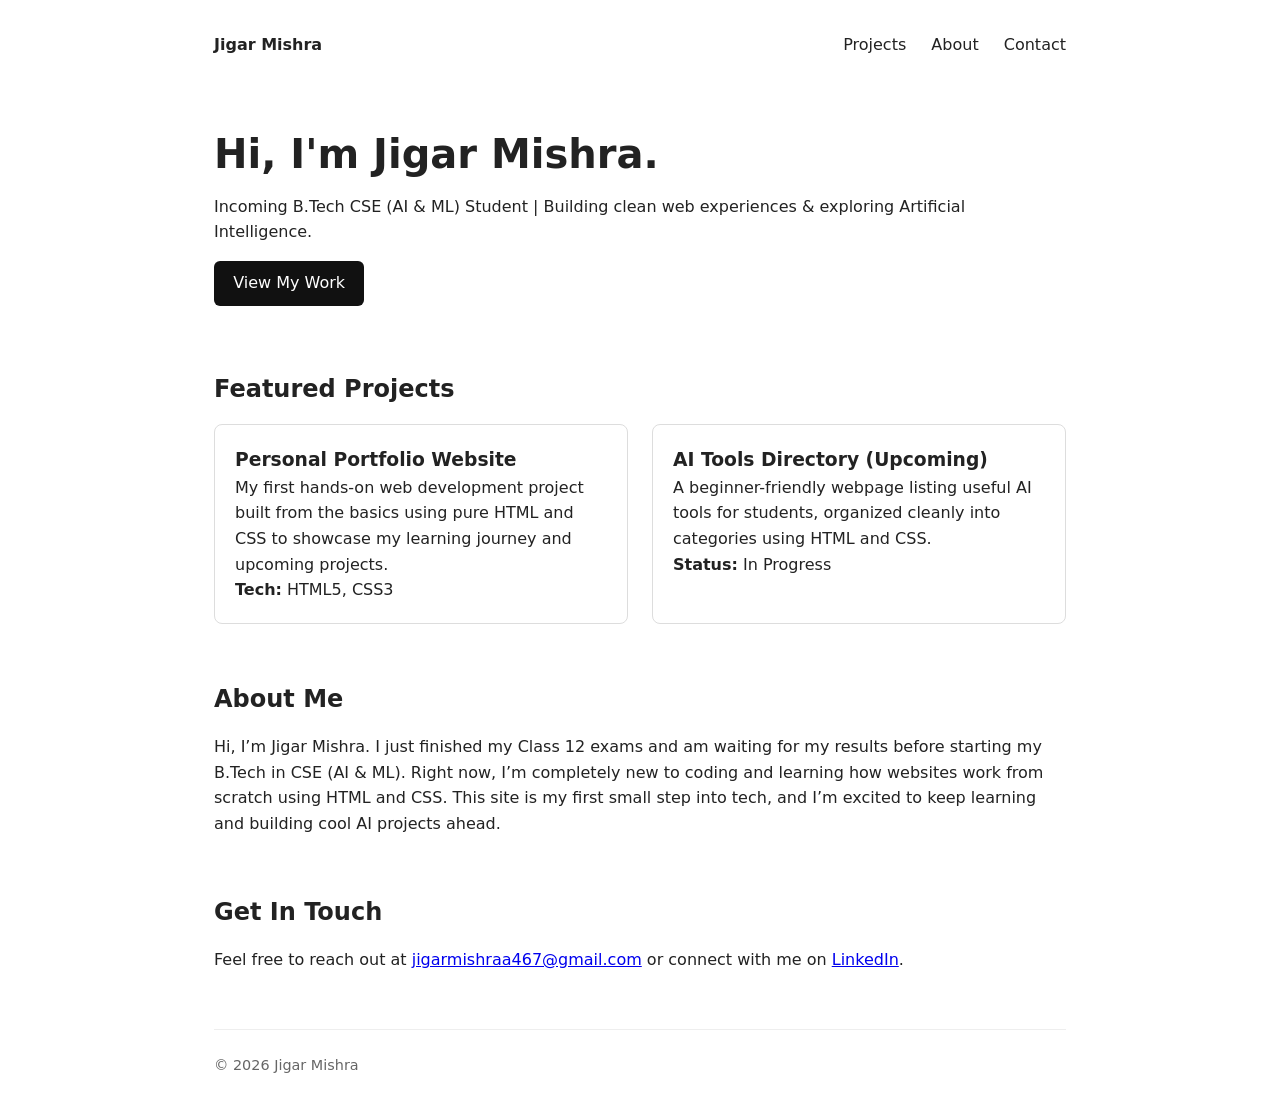
==== index.html @ 2daad171 "Rename index.html.html to index.html" ====
<!DOCTYPE html>
<html lang="en">
<head>
  <meta charset="UTF-8">
  <meta name="viewport" content="width=device-width, initial-scale=1.0">
  <title>Jigar Mishra | Portfolio</title>
  <link rel="stylesheet" href="style.css">
</head>
<body>

  <!-- Navigation & Hero -->
  <header>
    <nav>
      <strong>Jigar Mishra</strong>
      <div>
        <a href="#projects">Projects</a>
        <a href="#about">About</a>
        <a href="#contact">Contact</a>
      </div>
    </nav>
    <section class="hero">
      <h1>Hi, I'm Jigar Mishra.</h1>
      <p>Incoming B.Tech CSE (AI & ML) Student | Building clean web experiences & exploring Artificial Intelligence.</p>
      <a href="#projects" class="btn">View My Work</a>
    </section>
  </header>

  <main>
        <!-- Projects Section -->
    <section id="projects">
      <h2>Featured Projects</h2>
      <div class="project-grid">
        <article class="card">
          <h3>Personal Portfolio Website</h3>
          <p>My first hands-on web development project built from the basics using pure HTML and CSS to showcase my learning journey and upcoming projects.</p>
          <span><strong>Tech:</strong> HTML5, CSS3</span>
        </article>

        <article class="card">
          <h3>AI Tools Directory (Upcoming)</h3>
          <p>A beginner-friendly webpage listing useful AI tools for students, organized cleanly into categories using HTML and CSS.</p>
          <span><strong>Status:</strong> In Progress</span>
        </article>
      </div>
    </section>


    <!-- About Section -->
    <section id="about">
      <h2>About Me</h2>
      <p>Hi, I’m Jigar Mishra. I just finished my Class 12 exams and am waiting for my results before starting my B.Tech in CSE (AI & ML). Right now, I’m completely new to coding and learning how websites work from scratch using HTML and CSS. This site is my first small step into tech, and I’m excited to keep learning and building cool AI projects ahead.</p>
    </section>

        <!-- Contact Section -->
    <section id="contact">
      <h2>Get In Touch</h2>
      <p>Feel free to reach out at <a href="mailto:jigarmishraa467@gmail.com">jigarmishraa467@gmail.com</a> or connect with me on <a href="https://linkedin.com" target="_blank">LinkedIn</a>.</p>
    </section>

  </main>

  <footer>
    <p>&copy; 2026 Jigar Mishra</p>
  </footer>

</body>
</html>
---- style.css ----
* {
  box-sizing: border-box;
  margin: 0;
  padding: 0;
}

body {
  font-family: system-ui, -apple-system, sans-serif;
  line-height: 1.6;
  color: #222;
  max-width: 900px;
  margin: 0 auto;
  padding: 2rem 1.5rem;
}

nav {
  display: flex;
  justify-content: space-between;
  align-items: center;
  margin-bottom: 4rem;
}

nav a {
  margin-left: 1.25rem;
  text-decoration: none;
  color: #222;
}

.hero {
  margin-bottom: 4rem;
}

.hero h1 {
  font-size: 2.5rem;
  margin-bottom: 0.5rem;
}

.btn {
  display: inline-block;
  margin-top: 1rem;
  padding: 0.6rem 1.2rem;
  background: #111;
  color: #fff;
  text-decoration: none;
  border-radius: 6px;
}

section {
  margin-bottom: 3.5rem;
}

h2 {
  margin-bottom: 1rem;
}

.project-grid {
  display: grid;
  grid-template-columns: repeat(auto-fit, minmax(260px, 1fr));
  gap: 1.5rem;
}

.card {
  border: 1px solid #ddd;
  padding: 1.25rem;
  border-radius: 8px;
}

footer {
  border-top: 1px solid #eee;
  padding-top: 1.5rem;
  font-size: 0.9rem;
  color: #666;
}
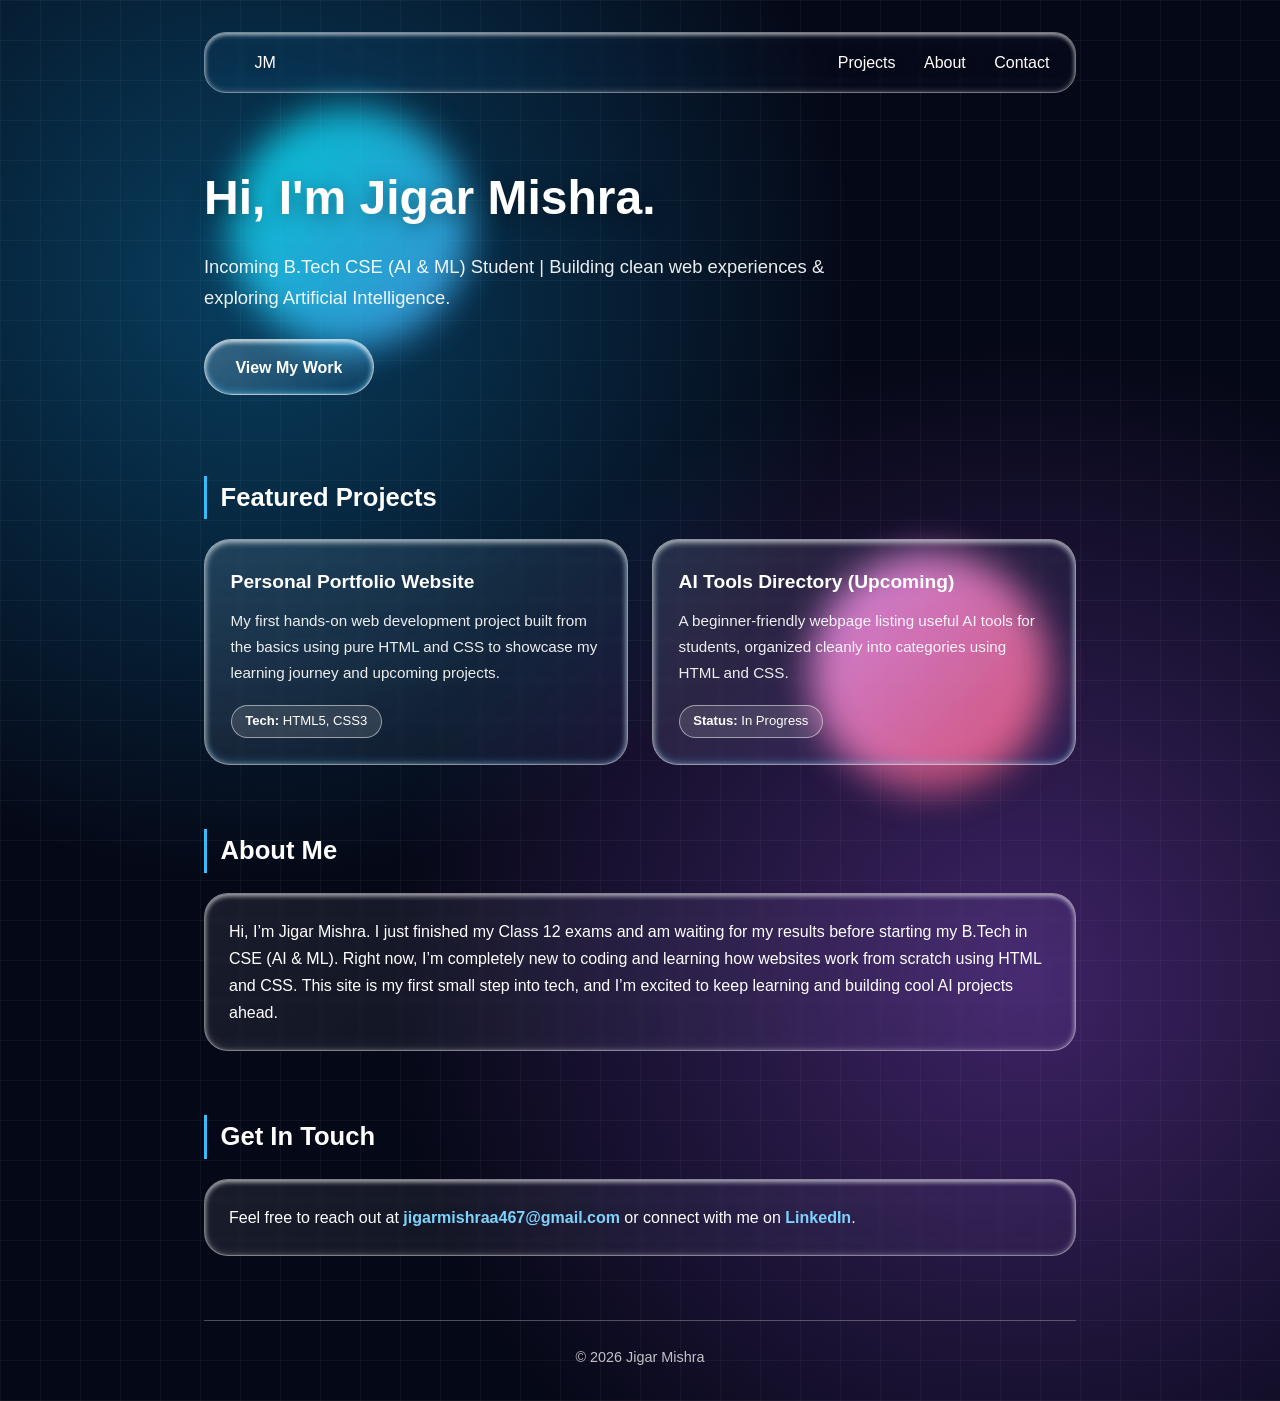
==== commit 86177a02: "Update index.html" ====
--- a/index.html
+++ b/index.html
@@ -11,7 +11,9 @@
   <!-- Navigation & Hero -->
   <header>
     <nav>
-      <strong>Jigar Mishra</strong>
+           <a href="#" class="logo" aria-label="Jigar Mishra Home">
+        <span class="logo-box">JM</span>
+      </a>
       <div>
         <a href="#projects">Projects</a>
         <a href="#about">About</a>
--- a/style.css
+++ b/style.css
@@ -4,70 +4,277 @@
   padding: 0;
 }
 
+html {
+  scroll-behavior: smooth;
+}
+
+@keyframes bgFlow {
+  0% { background-position: 0% 50%; }
+  50% { background-position: 100% 50%; }
+  100% { background-position: 0% 50%; }
+}
+
+@keyframes orbMove1 {
+  0%, 100% { transform: translate(0, 0); }
+  50% { transform: translate(220px, 180px); }
+}
+
+@keyframes orbMove2 {
+  0%, 100% { transform: translate(0, 0); }
+  50% { transform: translate(-220px, -160px); }
+}
+
 body {
-  font-family: system-ui, -apple-system, sans-serif;
-  line-height: 1.6;
-  color: #222;
-  max-width: 900px;
+  font-family: -apple-system, BlinkMacSystemFont, 'SF Pro Display', 'Segoe UI', sans-serif;
+  line-height: 1.7;
+  color: #ffffff;
+  max-width: 920px;
   margin: 0 auto;
   padding: 2rem 1.5rem;
-}
-
+  min-height: 100vh;
+  /* Colorful Mesh + Subtle Tech Grid Taaki Glass Ke Aar-Paar Saaf Dikhe */
+  background-color: #050816;
+  background-image: 
+    radial-gradient(circle at 20% 20%, rgba(14, 165, 233, 0.35), transparent 40%),
+    radial-gradient(circle at 80% 70%, rgba(168, 85, 247, 0.35), transparent 45%),
+    linear-gradient(rgba(255, 255, 255, 0.04) 1px, transparent 1px),
+    linear-gradient(90deg, rgba(255, 255, 255, 0.04) 1px, transparent 1px);
+  background-size: 100% 100%, 100% 100%, 40px 40px, 40px 40px;
+  position: relative;
+  overflow-x: hidden;
+}
+
+/* Sharp Moving Liquid Spheres (Bina Zyada Blur Ke) */
+body::before,
+body::after {
+  content: "";
+  position: fixed;
+  width: 240px;
+  height: 240px;
+  border-radius: 50%;
+  filter: blur(18px);
+  z-index: -1;
+  pointer-events: none;
+}
+
+body::before {
+  top: 12%;
+  left: 18%;
+  background: linear-gradient(135deg, #00f2fe, #4facfe);
+  opacity: 0.75;
+  animation: orbMove1 9s ease-in-out infinite;
+}
+
+body::after {
+  bottom: 12%;
+  right: 18%;
+  background: linear-gradient(135deg, #f093fb, #f5576c);
+  opacity: 0.7;
+  animation: orbMove2 11s ease-in-out infinite;
+}
+
+/* 100% Crystal Clear Glass Navbar */
 nav {
   display: flex;
   justify-content: space-between;
   align-items: center;
+  padding: 1rem 1.6rem;
+  background: transparent;
+  backdrop-filter: blur(2px) brightness(1.15);
+  -webkit-backdrop-filter: blur(2px) brightness(1.15);
+  border-radius: 22px;
+  border: 1px solid rgba(255, 255, 255, 0.45);
+  box-shadow: 
+    inset 0 2px 4px rgba(255, 255, 255, 0.65),
+    inset 0 -2px 6px rgba(255, 255, 255, 0.15);
   margin-bottom: 4rem;
 }
 
+nav strong {
+  color: #ffffff;
+  font-size: 1.15rem;
+  text-shadow: 0 2px 10px rgba(0, 0, 0, 0.5);
+}
+
 nav a {
-  margin-left: 1.25rem;
+  margin-left: 1.5rem;
   text-decoration: none;
-  color: #222;
+  color: #ffffff;
+  font-weight: 500;
+  text-shadow: 0 2px 8px rgba(0, 0, 0, 0.5);
+  transition: opacity 0.2s;
+}
+
+nav a:hover {
+  opacity: 0.75;
 }
 
 .hero {
+  margin-bottom: 4.5rem;
+}
+
+.hero h1 {
+  font-size: 3rem;
+  font-weight: 800;
+  margin-bottom: 0.75rem;
+  color: #ffffff;
+  text-shadow: 0 4px 20px rgba(0, 0, 0, 0.4);
+}
+
+.hero p {
+  font-size: 1.15rem;
+  color: rgba(255, 255, 255, 0.92);
+  max-width: 650px;
+}
+
+/* Crystal Water-Drop Pill Button */
+.btn {
+  position: relative;
+  overflow: hidden;
+  display: inline-block;
+  margin-top: 1.6rem;
+  padding: 0.85rem 1.9rem;
+  background: linear-gradient(135deg, rgba(255, 255, 255, 0.18), rgba(255, 255, 255, 0.02));
+  backdrop-filter: blur(2px) brightness(1.2);
+  -webkit-backdrop-filter: blur(2px) brightness(1.2);
+  color: #ffffff;
+  font-weight: 600;
+  text-decoration: none;
+  border-radius: 999px;
+  border: 1.5px solid rgba(255, 255, 255, 0.65);
+  box-shadow: 
+    inset 0 2px 5px rgba(255, 255, 255, 0.85),
+    inset 0 -3px 6px rgba(56, 189, 248, 0.35);
+  transition: transform 0.3s cubic-bezier(0.34, 1.56, 0.64, 1);
+}
+
+.btn::before {
+  content: "";
+  position: absolute;
+  top: 0;
+  left: -100%;
+  width: 60%;
+  height: 100%;
+  background: linear-gradient(90deg, transparent, rgba(255, 255, 255, 0.7), transparent);
+  transform: skewX(-25deg);
+  transition: left 0.55s ease;
+}
+
+.btn:hover::before {
+  left: 140%;
+}
+
+.btn:hover {
+  transform: translateY(-3px) scale(1.04);
+}
+
+section {
   margin-bottom: 4rem;
 }
 
-.hero h1 {
-  font-size: 2.5rem;
-  margin-bottom: 0.5rem;
-}
-
-.btn {
-  display: inline-block;
-  margin-top: 1rem;
-  padding: 0.6rem 1.2rem;
-  background: #111;
-  color: #fff;
-  text-decoration: none;
-  border-radius: 6px;
-}
-
-section {
-  margin-bottom: 3.5rem;
-}
-
 h2 {
-  margin-bottom: 1rem;
+  font-size: 1.6rem;
+  color: #ffffff;
+  margin-bottom: 1.25rem;
+  padding-left: 0.85rem;
+  border-left: 3px solid #38bdf8;
+}
+
+/* Crystal Clear Panels (About & Contact) */
+#about p,
+#contact p {
+  background: linear-gradient(135deg, rgba(255, 255, 255, 0.08), rgba(255, 255, 255, 0.01));
+  backdrop-filter: blur(2px) brightness(1.12);
+  -webkit-backdrop-filter: blur(2px) brightness(1.12);
+  border: 1.5px solid rgba(255, 255, 255, 0.45);
+  box-shadow: 
+    inset 0 2px 5px rgba(255, 255, 255, 0.65),
+    inset 0 -2px 8px rgba(255, 255, 255, 0.12);
+  padding: 1.5rem;
+  border-radius: 24px;
+  color: #ffffff;
 }
 
 .project-grid {
   display: grid;
-  grid-template-columns: repeat(auto-fit, minmax(260px, 1fr));
+  grid-template-columns: repeat(auto-fit, minmax(270px, 1fr));
   gap: 1.5rem;
 }
 
+/* Crystal Clear Glass Cards (Zero Dark Shadow) */
 .card {
-  border: 1px solid #ddd;
-  padding: 1.25rem;
-  border-radius: 8px;
+  position: relative;
+  overflow: hidden;
+  background: linear-gradient(135deg, rgba(255, 255, 255, 0.1), rgba(255, 255, 255, 0.01));
+  backdrop-filter: blur(2px) brightness(1.15);
+  -webkit-backdrop-filter: blur(2px) brightness(1.15);
+  border: 1.5px solid rgba(255, 255, 255, 0.5);
+  box-shadow: 
+    inset 0 2px 6px rgba(255, 255, 255, 0.75),
+    inset 0 -3px 8px rgba(56, 189, 248, 0.2);
+  padding: 1.6rem;
+  border-radius: 26px;
+  transition: transform 0.35s cubic-bezier(0.34, 1.56, 0.64, 1), border-color 0.3s;
+}
+
+.card::after {
+  content: "";
+  position: absolute;
+  top: 0;
+  left: -120%;
+  width: 70%;
+  height: 100%;
+  background: linear-gradient(90deg, transparent, rgba(255, 255, 255, 0.5), transparent);
+  transform: skewX(-20deg);
+  transition: left 0.65s ease;
+  pointer-events: none;
+}
+
+.card:hover::after {
+  left: 150%;
+}
+
+.card:hover {
+  transform: translateY(-7px) scale(1.02);
+  border-color: #ffffff;
+}
+
+.card h3 {
+  color: #ffffff;
+  margin-bottom: 0.6rem;
+  font-size: 1.2rem;
+}
+
+.card p {
+  color: rgba(255, 255, 255, 0.92);
+  font-size: 0.95rem;
+  margin-bottom: 1.2rem;
+}
+
+.card span {
+  display: inline-block;
+  font-size: 0.82rem;
+  background: rgba(255, 255, 255, 0.12);
+  border: 1px solid rgba(255, 255, 255, 0.5);
+  color: #ffffff;
+  padding: 0.3rem 0.85rem;
+  border-radius: 999px;
+}
+
+#contact a {
+  color: #7dd3fc;
+  text-decoration: none;
+  font-weight: 700;
+}
+
+#contact a:hover {
+  text-decoration: underline;
 }
 
 footer {
-  border-top: 1px solid #eee;
+  border-top: 1px solid rgba(255, 255, 255, 0.25);
   padding-top: 1.5rem;
   font-size: 0.9rem;
-  color: #666;
-}
+  color: rgba(255, 255, 255, 0.75);
+  text-align: center;
+}
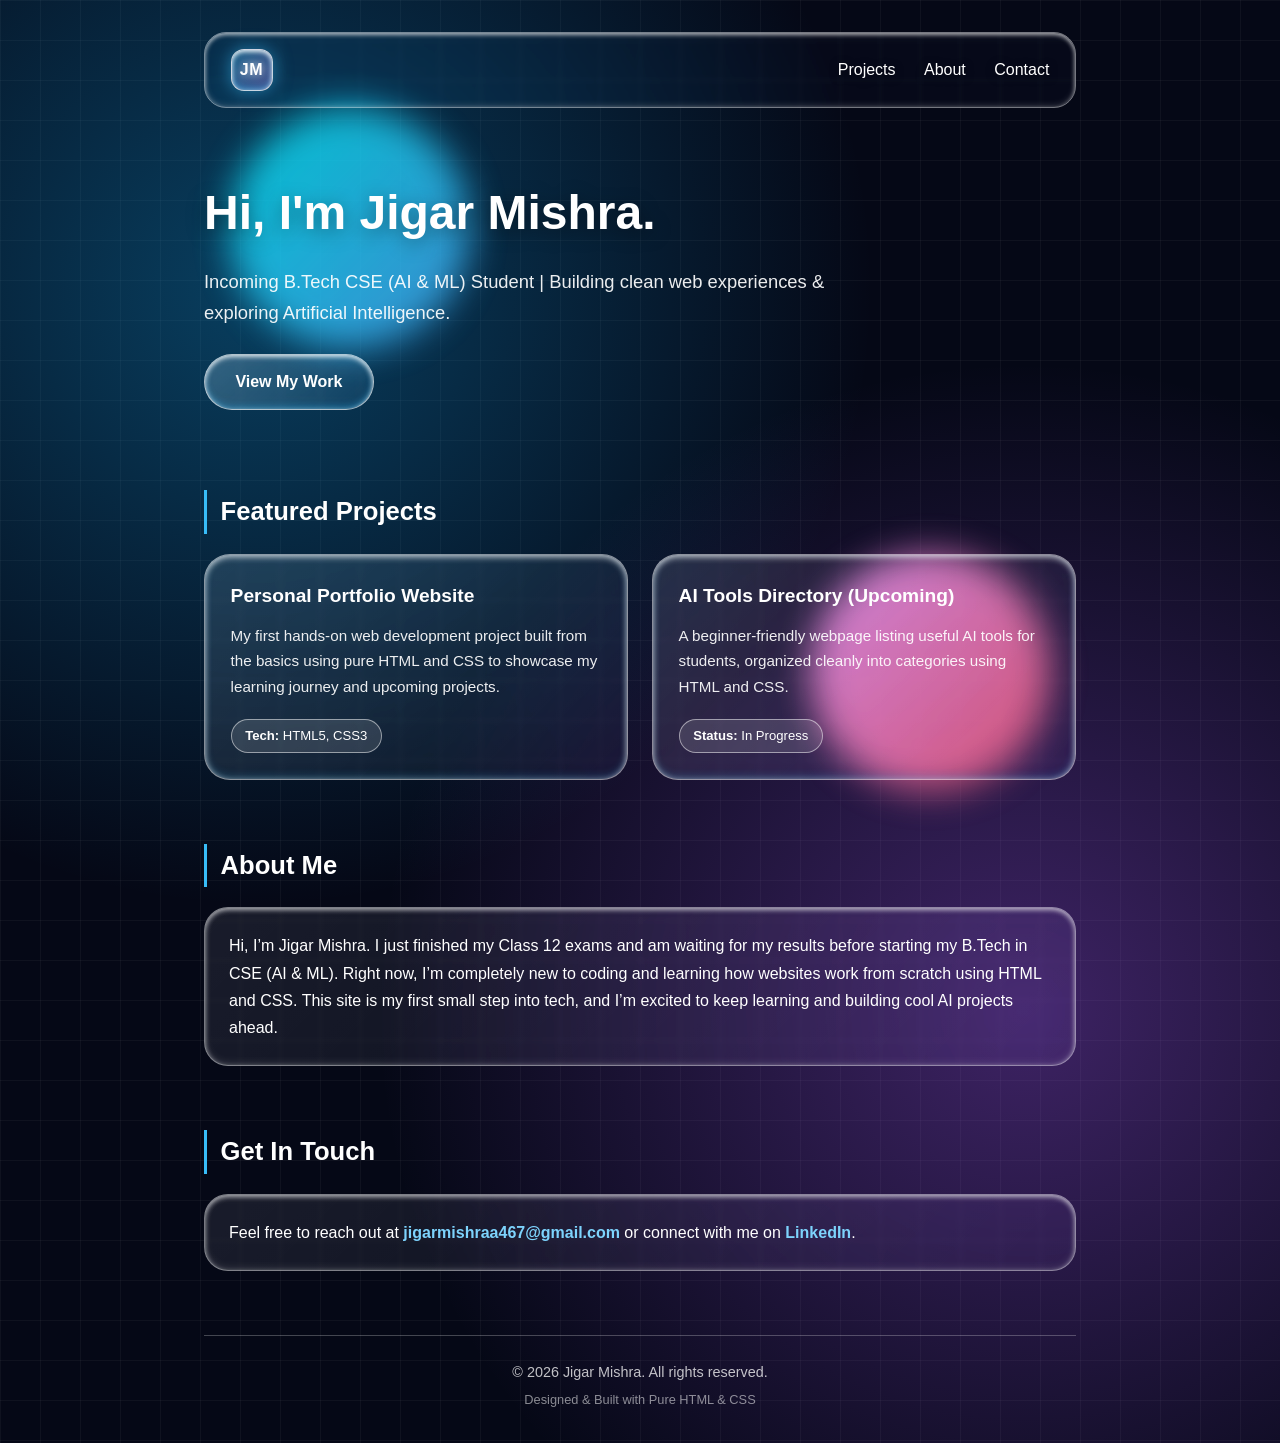
==== commit 34c2954b: "Update index.html" ====
--- a/index.html
+++ b/index.html
@@ -61,8 +61,9 @@
 
   </main>
 
-  <footer>
-    <p>&copy; 2026 Jigar Mishra</p>
+    <footer>
+    <p>&copy; 2026 Jigar Mishra. All rights reserved.</p>
+    <p style="font-size: 0.8rem; margin-top: 0.3rem; opacity: 0.7;">Designed & Built with Pure HTML & CSS</p>
   </footer>
 
 </body>
--- a/style.css
+++ b/style.css
@@ -278,3 +278,47 @@
   color: rgba(255, 255, 255, 0.75);
   text-align: center;
 }
+/* Glowing Liquid Glass Logo */
+.logo {
+  display: inline-flex;
+  align-items: center;
+  gap: 0.7rem;
+  margin-left: 0 !important;
+  text-decoration: none;
+  color: #ffffff;
+  font-weight: 700;
+  font-size: 1.1rem;
+}
+
+.logo-box {
+  position: relative;
+  overflow: hidden;
+  display: inline-flex;
+  align-items: center;
+  justify-content: center;
+  width: 42px;
+  height: 42px;
+  border-radius: 13px;
+  background: linear-gradient(135deg, rgba(56, 189, 248, 0.35), rgba(192, 132, 252, 0.35));
+  backdrop-filter: blur(8px);
+  -webkit-backdrop-filter: blur(8px);
+  border: 1.5px solid rgba(255, 255, 255, 0.75);
+  box-shadow:
+    inset 0 2px 5px rgba(255, 255, 255, 0.9),
+    inset 0 -3px 6px rgba(56, 189, 248, 0.4),
+    0 0 18px rgba(56, 189, 248, 0.55);
+  font-size: 1rem;
+  font-weight: 800;
+  letter-spacing: 0.8px;
+  color: #ffffff;
+  text-shadow: 0 0 10px rgba(255, 255, 255, 0.8);
+  transition: transform 0.35s cubic-bezier(0.34, 1.56, 0.64, 1), box-shadow 0.3s ease;
+}
+
+.logo:hover .logo-box {
+  transform: scale(1.08) rotate(-3deg);
+  box-shadow:
+    inset 0 2px 6px rgba(255, 255, 255, 1),
+    0 0 26px rgba(125, 211, 252, 0.9),
+    0 0 40px rgba(192, 132, 252, 0.5);
+}
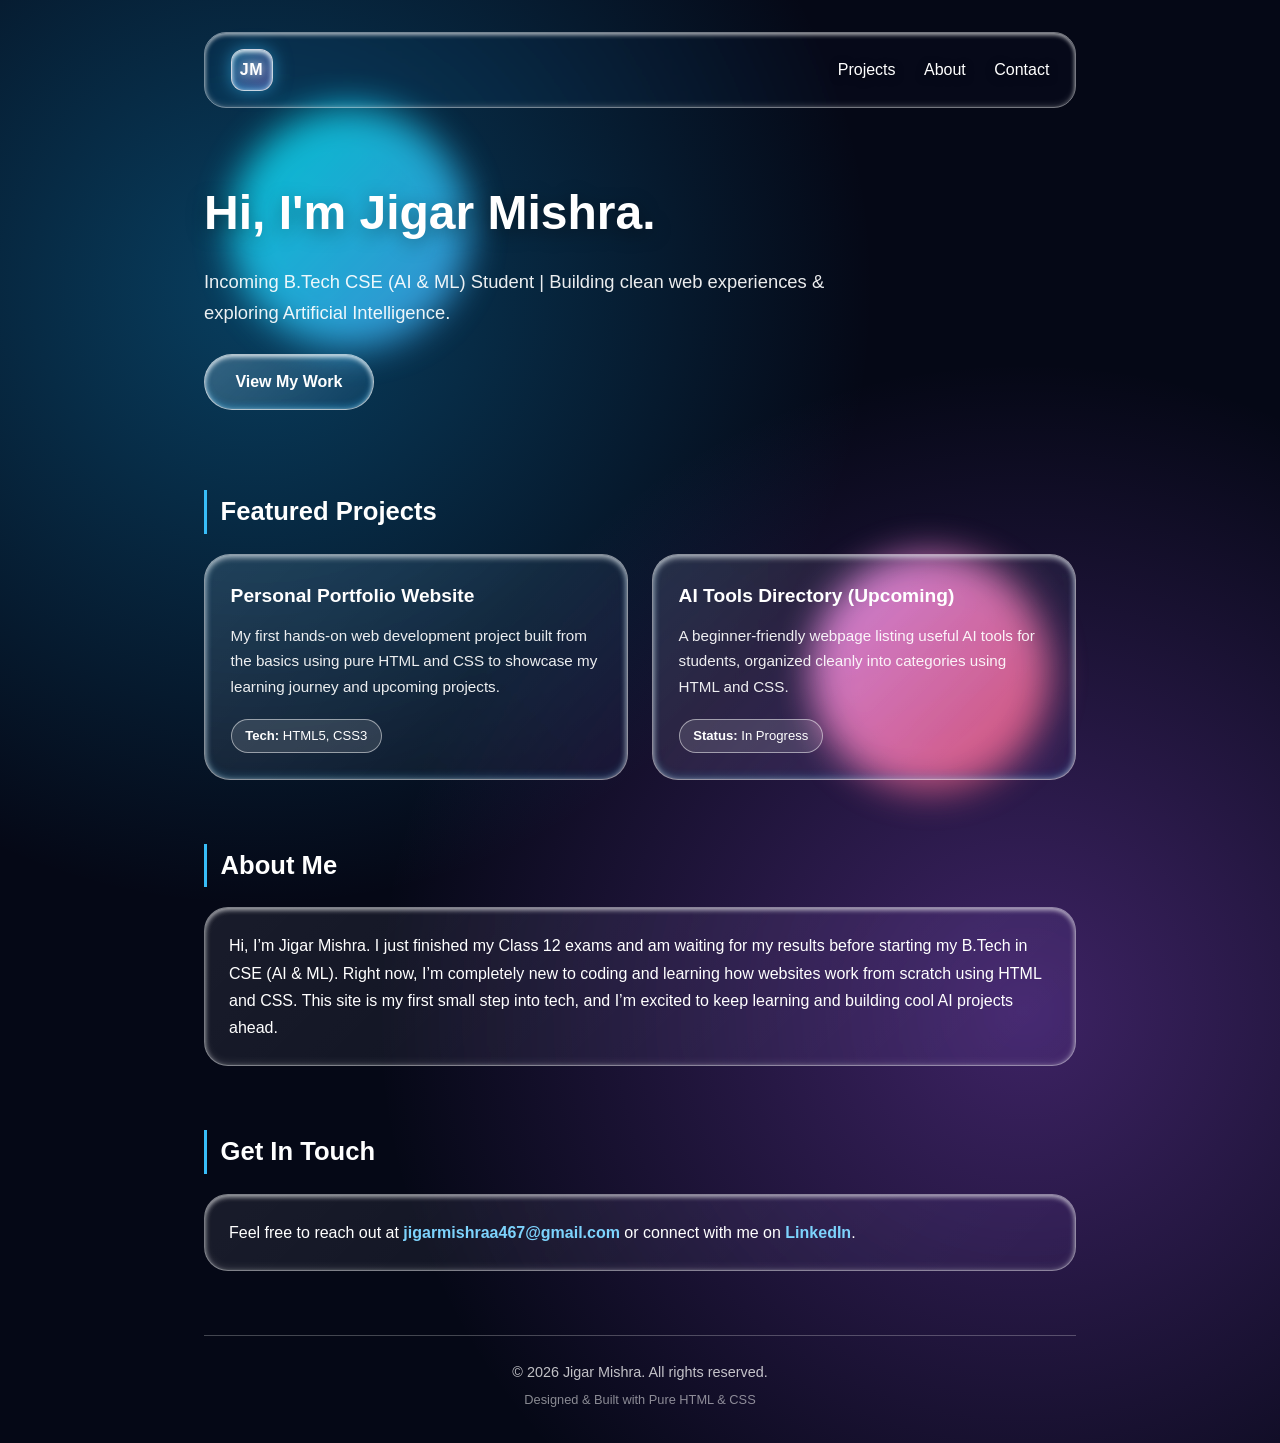
==== commit eabdec98: "Update index.html" ====
--- a/index.html
+++ b/index.html
@@ -4,6 +4,7 @@
   <meta charset="UTF-8">
   <meta name="viewport" content="width=device-width, initial-scale=1.0">
   <title>Jigar Mishra | Portfolio</title>
+  <meta name="google-site-verification" content="lgriK5CkuFY_E5Dapk4Yev7DaHQXmC7X05ORPLjH9U4" />
   <link rel="stylesheet" href="style.css">
 </head>
 <body>
--- a/style.css
+++ b/style.css
@@ -32,17 +32,14 @@
   margin: 0 auto;
   padding: 2rem 1.5rem;
   min-height: 100vh;
-  /* Colorful Mesh + Subtle Tech Grid Taaki Glass Ke Aar-Paar Saaf Dikhe */
   background-color: #050816;
   background-image: 
     radial-gradient(circle at 20% 20%, rgba(14, 165, 233, 0.35), transparent 40%),
-    radial-gradient(circle at 80% 70%, rgba(168, 85, 247, 0.35), transparent 45%),
-    linear-gradient(rgba(255, 255, 255, 0.04) 1px, transparent 1px),
-    linear-gradient(90deg, rgba(255, 255, 255, 0.04) 1px, transparent 1px);
-  background-size: 100% 100%, 100% 100%, 40px 40px, 40px 40px;
+    radial-gradient(circle at 80% 70%, rgba(168, 85, 247, 0.35), transparent 45%);
   position: relative;
   overflow-x: hidden;
 }
+
 
 /* Sharp Moving Liquid Spheres (Bina Zyada Blur Ke) */
 body::before,
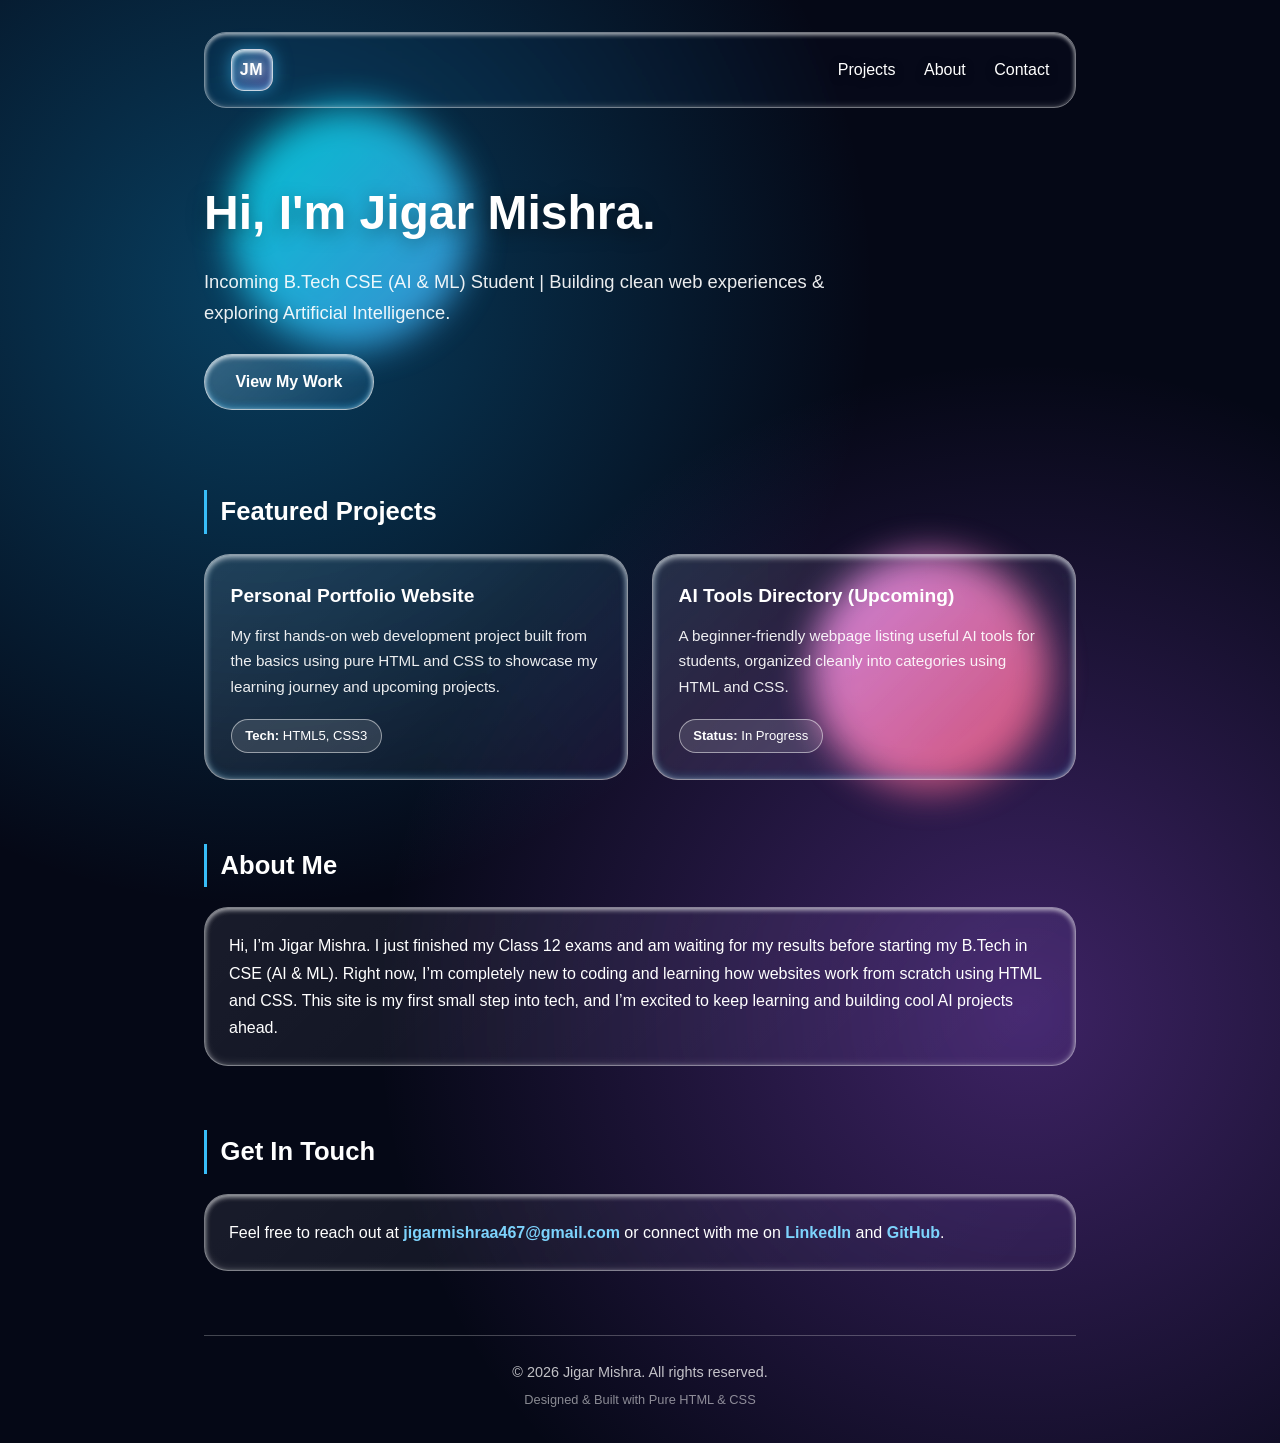
==== commit deb6e029: "Update index.html" ====
--- a/index.html
+++ b/index.html
@@ -54,11 +54,12 @@
       <p>Hi, I’m Jigar Mishra. I just finished my Class 12 exams and am waiting for my results before starting my B.Tech in CSE (AI & ML). Right now, I’m completely new to coding and learning how websites work from scratch using HTML and CSS. This site is my first small step into tech, and I’m excited to keep learning and building cool AI projects ahead.</p>
     </section>
 
-        <!-- Contact Section -->
+            <!-- Contact Section -->
     <section id="contact">
       <h2>Get In Touch</h2>
-      <p>Feel free to reach out at <a href="mailto:jigarmishraa467@gmail.com">jigarmishraa467@gmail.com</a> or connect with me on <a href="https://linkedin.com" target="_blank">LinkedIn</a>.</p>
+      <p>Feel free to reach out at <a href="mailto:jigarmishraa467@gmail.com">jigarmishraa467@gmail.com</a> or connect with me on <a href="https://linkedin.com" target="_blank">LinkedIn</a> and <a href="https://jigarrmishraa.github.io/" target="_blank">GitHub</a>.</p>
     </section>
+
 
   </main>
 
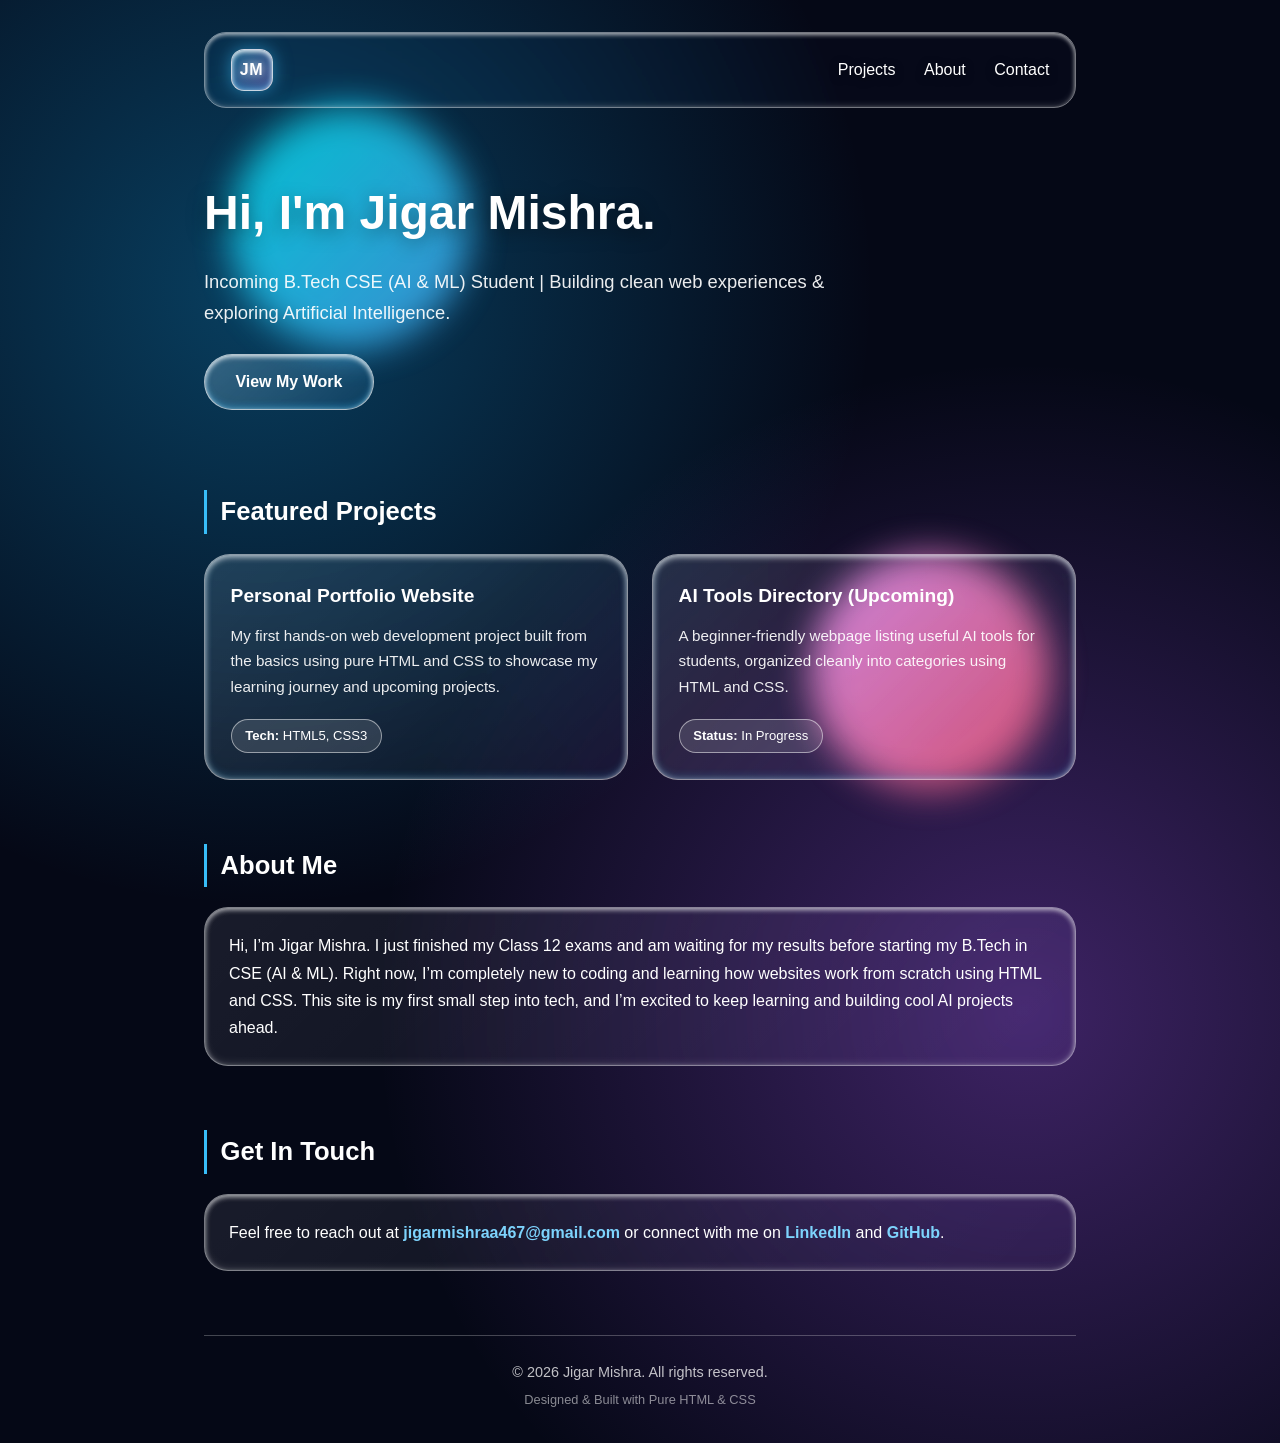
==== commit caafd701: "Update index.html" ====
--- a/index.html
+++ b/index.html
@@ -57,9 +57,8 @@
             <!-- Contact Section -->
     <section id="contact">
       <h2>Get In Touch</h2>
-      <p>Feel free to reach out at <a href="mailto:jigarmishraa467@gmail.com">jigarmishraa467@gmail.com</a> or connect with me on <a href="https://linkedin.com" target="_blank">LinkedIn</a> and <a href="https://jigarrmishraa.github.io/" target="_blank">GitHub</a>.</p>
+      <p>Feel free to reach out at <a href="mailto:jigarmishraa467@gmail.com">jigarmishraa467@gmail.com</a> or connect with me on <a href="https://www.linkedin.com/in/jigarmishra" target="_blank">LinkedIn</a> and <a href="https://github.com" target="_blank">GitHub</a>.</p>
     </section>
-
 
   </main>
 
--- a/style.css
+++ b/style.css
@@ -319,3 +319,57 @@
     0 0 26px rgba(125, 211, 252, 0.9),
     0 0 40px rgba(192, 132, 252, 0.5);
 }
+/* Same Shine Sweep, Hover Lift & Tap Glow on Navbar, About Me & Get In Touch */
+nav,
+#about p,
+#contact p {
+  position: relative;
+  overflow: hidden;
+  transition: transform 0.35s cubic-bezier(0.34, 1.56, 0.64, 1), border-color 0.3s ease, box-shadow 0.3s ease;
+}
+
+nav::after,
+#about p::after,
+#contact p::after {
+  content: "";
+  position: absolute;
+  top: 0;
+  left: -120%;
+  width: 70%;
+  height: 100%;
+  background: linear-gradient(90deg, transparent, rgba(255, 255, 255, 0.55), transparent);
+  transform: skewX(-20deg);
+  transition: left 0.65s ease;
+  pointer-events: none;
+}
+
+nav:hover::after,
+#about p:hover::after,
+#contact p:hover::after,
+nav:active::after,
+#about p:active::after,
+#contact p:active::after {
+  left: 150%;
+}
+
+nav:hover,
+#about p:hover,
+#contact p:hover {
+  transform: translateY(-7px) scale(1.015);
+  border-color: #ffffff;
+  box-shadow: 
+    inset 0 2px 8px rgba(255, 255, 255, 0.9),
+    0 12px 32px rgba(56, 189, 248, 0.3);
+}
+
+/* Mobile / Laptop Trackpad Tap Effect */
+.card:active,
+nav:active,
+#about p:active,
+#contact p:active {
+  transform: translateY(-4px) scale(0.99) !important;
+  border-color: #ffffff !important;
+  box-shadow: 
+    inset 0 2px 10px rgba(255, 255, 255, 1),
+    0 0 28px rgba(125, 211, 252, 0.75) !important;
+}
